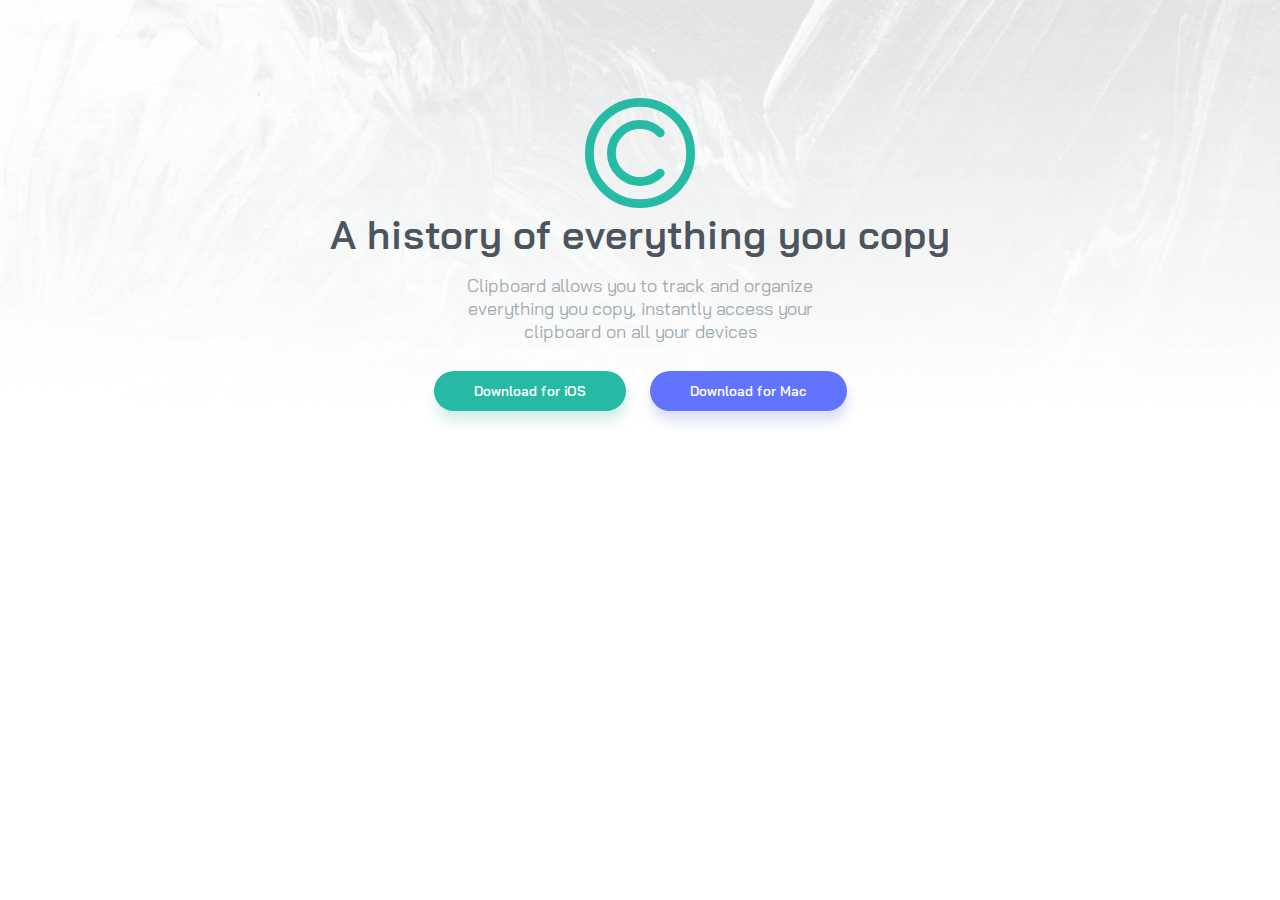
==== clipboard/html/index.html @ 3a721f21 "header" ====
<!DOCTYPE html>
<html lang="pt-br">
<head>
    <meta charset="UTF-8">
    <meta http-equiv="X-UA-Compatible" content="IE=edge">
    <meta name="viewport" content="width=device-width, initial-scale=1.0">
    <title>Clipboard</title>
    <link rel="shortcut icon" href="../images/favicon-32x32.png" type="image/x-icon">
    <link rel="stylesheet" href="../css/style.css">
</head>
<body>
    <header>
        <img class="logo" src="../images/logo.svg" alt="">

        <h1>A history of everything you copy</h1>
        <p>Clipboard allows you to track and organize everything you copy, instantly access your clipboard on all your devices</p>
        <div id="botoes">
            <button class="ios" type="submit">Download for iOS</button>
            <button class="mac" type="submit">Download for Mac</button>
        </div>
    </header>
    
</body>
</html>
---- clipboard/css/style.css ----
@charset "UTF-8";
@import url('https://fonts.googleapis.com/css2?family=Bai+Jamjuree:wght@400;600&display=swap');

*{
    border: none;
}

body{
    background-image: url(../images/bg-header-desktop.png);
    background-repeat: no-repeat;
    background-size: cover;
    margin: 0px;
}

img.logo{
    width: 110px;
    height:110px;
    position: absolute;
    top: 17%;
    left: 50%;
    margin-right: -50%;
    transform: translate(-50%, -50%) }


header > h1{
    font-size: 2.45em;
    text-align: center;
    margin-top: 210px;
    font-family: 'Bai Jamjuree';
    font-weight: 600;
    color: hsl(210, 10%, 33%);
    margin-bottom: 0;
}

header > p{
    text-align: center;
    font-family: 'Bai Jamjuree';
    font-weight: 400;
    font-size: 18px;
    color: hsl(201, 11%, 66%);
    padding: 0px 450px;
    margin-top: 15px;
}

div#botoes{
    text-align: center;
}

button{
    padding: 12px 40px;
    border-radius: 30px;
    font-family: 'Bai Jamjuree';
    font-weight: 600;
    margin-left: 10px;
    margin-right: 10px;
    margin-top: 10px;
    cursor: pointer;
    color: white;
}

.ios{
    background-color: hsl(171, 66%, 44%);
    box-shadow: 1px 10px 12px hsla(171, 66%, 39%, 0.189);
}
.ios:hover{
    background-color: hsla(171, 66%, 44%, 0.744);
}

.mac{
    background-color: hsl(233, 100%, 69%);
    box-shadow: 1px 10px 12px hsla(233, 61%, 55%, 0.189);
}
.mac:hover{
    background-color:hsla(233, 100%, 69%, 0.744) ;
}
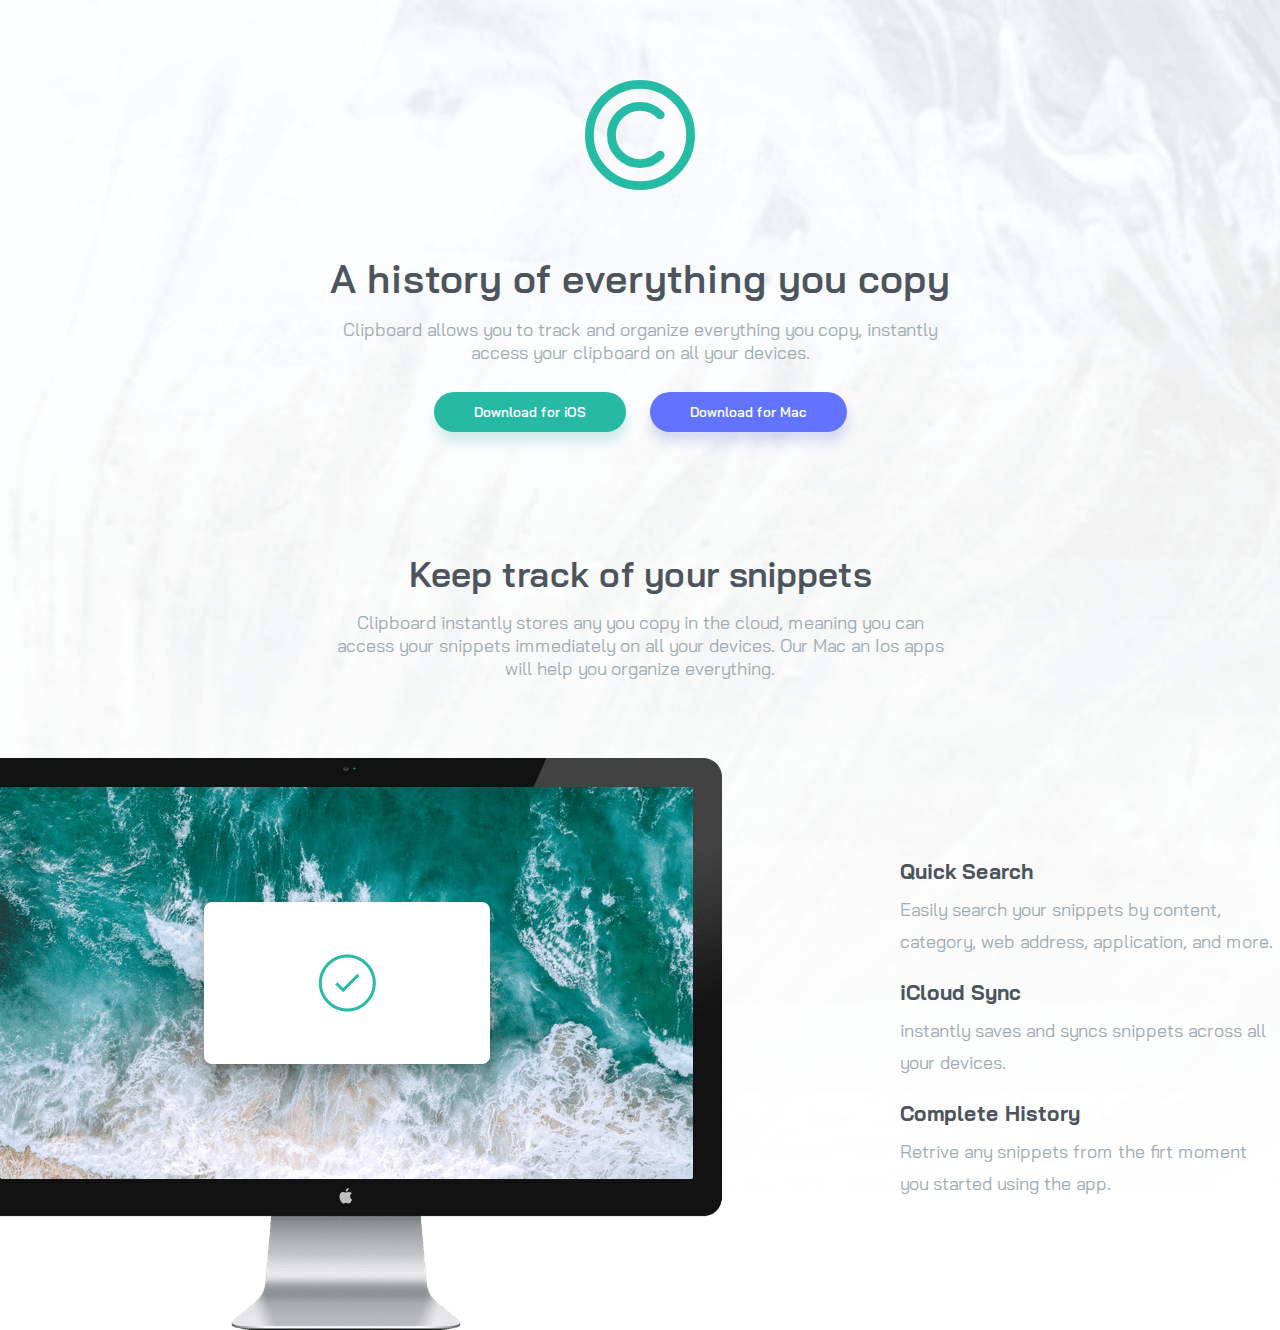
==== commit f5b71102: "att" ====
--- a/clipboard/html/index.html
+++ b/clipboard/html/index.html
@@ -10,15 +10,38 @@
 </head>
 <body>
     <header>
-        <img class="logo" src="../images/logo.svg" alt="">
+        <div id="imagem-logo">
+            <img class="logo" src="../images/logo.svg" alt="">
+        </div>
 
         <h1>A history of everything you copy</h1>
-        <p>Clipboard allows you to track and organize everything you copy, instantly access your clipboard on all your devices</p>
+        <p>Clipboard allows you to track and organize everything you copy, instantly <br> access your clipboard on all your devices.</p>
         <div id="botoes">
             <button class="ios" type="submit">Download for iOS</button>
             <button class="mac" type="submit">Download for Mac</button>
         </div>
     </header>
+
+    <section>
+        <h2>Keep track of your snippets</h2>
+        <p>Clipboard instantly stores any you copy in the cloud, meaning you can <br> access your snippets immediately on all your devices. Our Mac an Ios apps <br> will help you organize everything.</p>
+    </section>
+    <section id="sec-computer">
+        <img id="computer-img" src="../images/image-computer.png" alt="image-computer">
+
+        <div id="texto-computer">
+            <h3 class="titulo-computer">Quick Search</h3>
+            <p class="text-computer">Easily search your snippets by content,<br>category, web address, application, and more.</p>
+
+            <h3 class="titulo-computer">iCloud Sync</h3>
+            <p class="text-computer">instantly saves and syncs snippets across all <br> your devices.</p>
+
+            <h3 class="titulo-computer">Complete History</h3>
+            <p class="text-computer">Retrive any snippets from the firt moment <br> 
+            you started using the app.</p>
+        </div>
+
+    </section>
     
 </body>
 </html>--- a/clipboard/css/style.css
+++ b/clipboard/css/style.css
@@ -9,23 +9,26 @@
     background-image: url(../images/bg-header-desktop.png);
     background-repeat: no-repeat;
     background-size: cover;
-    margin: 0px;
+    margin: auto;
+}
+
+div#imagem-logo{
+    text-align: center;
+    vertical-align: middle;
+    padding-top: 80px;
 }
 
 img.logo{
     width: 110px;
     height:110px;
-    position: absolute;
-    top: 17%;
-    left: 50%;
-    margin-right: -50%;
-    transform: translate(-50%, -50%) }
+    
+ }
 
 
 header > h1{
     font-size: 2.45em;
     text-align: center;
-    margin-top: 210px;
+    margin-top: 60px;
     font-family: 'Bai Jamjuree';
     font-weight: 600;
     color: hsl(210, 10%, 33%);
@@ -38,7 +41,6 @@
     font-weight: 400;
     font-size: 18px;
     color: hsl(201, 11%, 66%);
-    padding: 0px 450px;
     margin-top: 15px;
 }
 
@@ -72,4 +74,57 @@
 }
 .mac:hover{
     background-color:hsla(233, 100%, 69%, 0.744) ;
-}+}
+
+section > h2{
+    font-size: 2.2em;
+    text-align: center;
+    margin-top: 120px;
+    font-family: 'Bai Jamjuree';
+    font-weight: 600;
+    color: hsl(210, 10%, 33%);
+    margin-bottom: 0;
+}
+
+section > p{
+    text-align: center;
+    font-family: 'Bai Jamjuree';
+    font-weight: 400;
+    font-size: 18px;
+    color: hsl(201, 11%, 66%);
+    margin-top: 15px;
+}
+
+
+#sec-computer{
+    position: relative;
+    padding-top: 60px;
+}
+
+img#computer-img{
+    position: absolute;
+    left: -30px;
+}
+
+#texto-computer{
+    margin-top: 100px;
+    margin-left: 900px;
+}
+
+.titulo-computer{
+    
+    font-family: 'Bai Jamjuree';
+    font-weight: 700;
+    font-size: 1.3em;
+    color: hsl(210, 10%, 33%);
+    margin-bottom: 10px;
+}
+
+.text-computer{
+    font-family: 'Bai Jamjuree';
+    font-weight: 400;
+    font-size: 18px;
+    color: hsl(201, 11%, 66%);
+    margin-top: 0px;
+    line-height: 32px;
+}
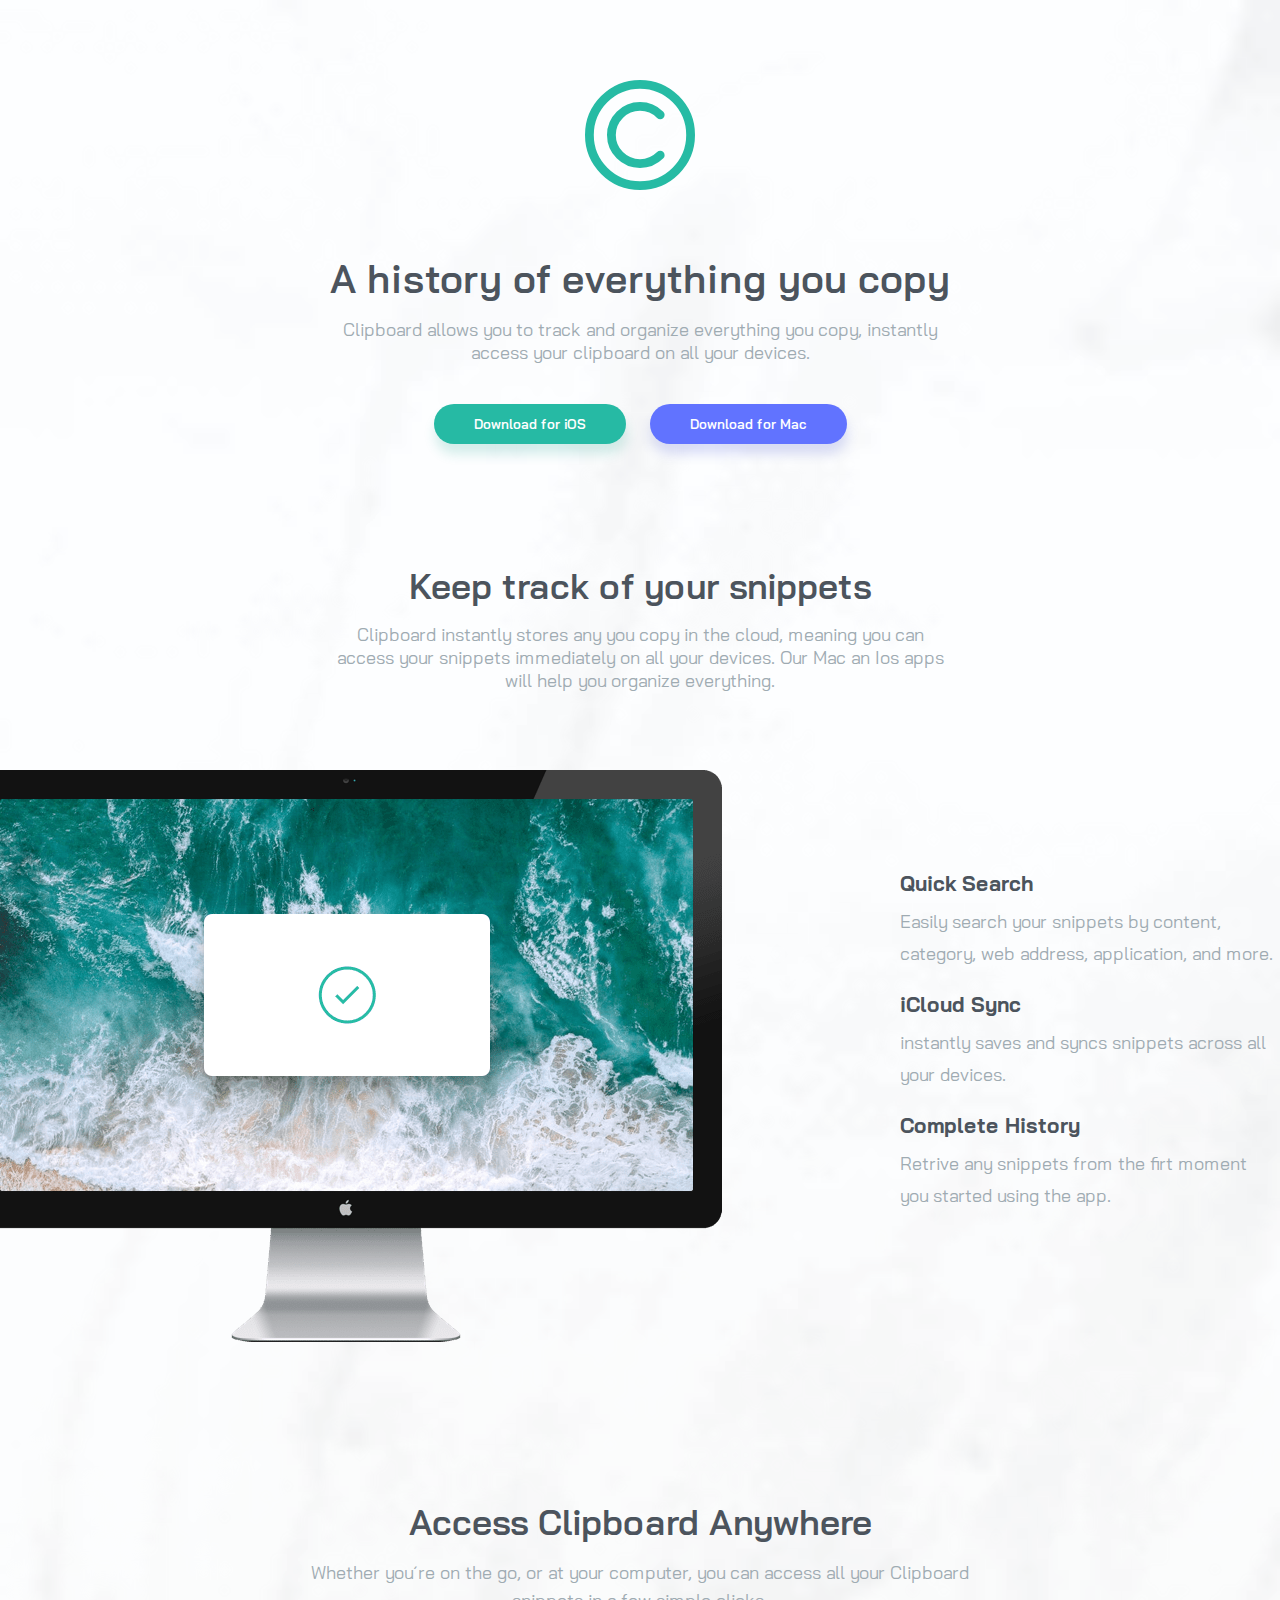
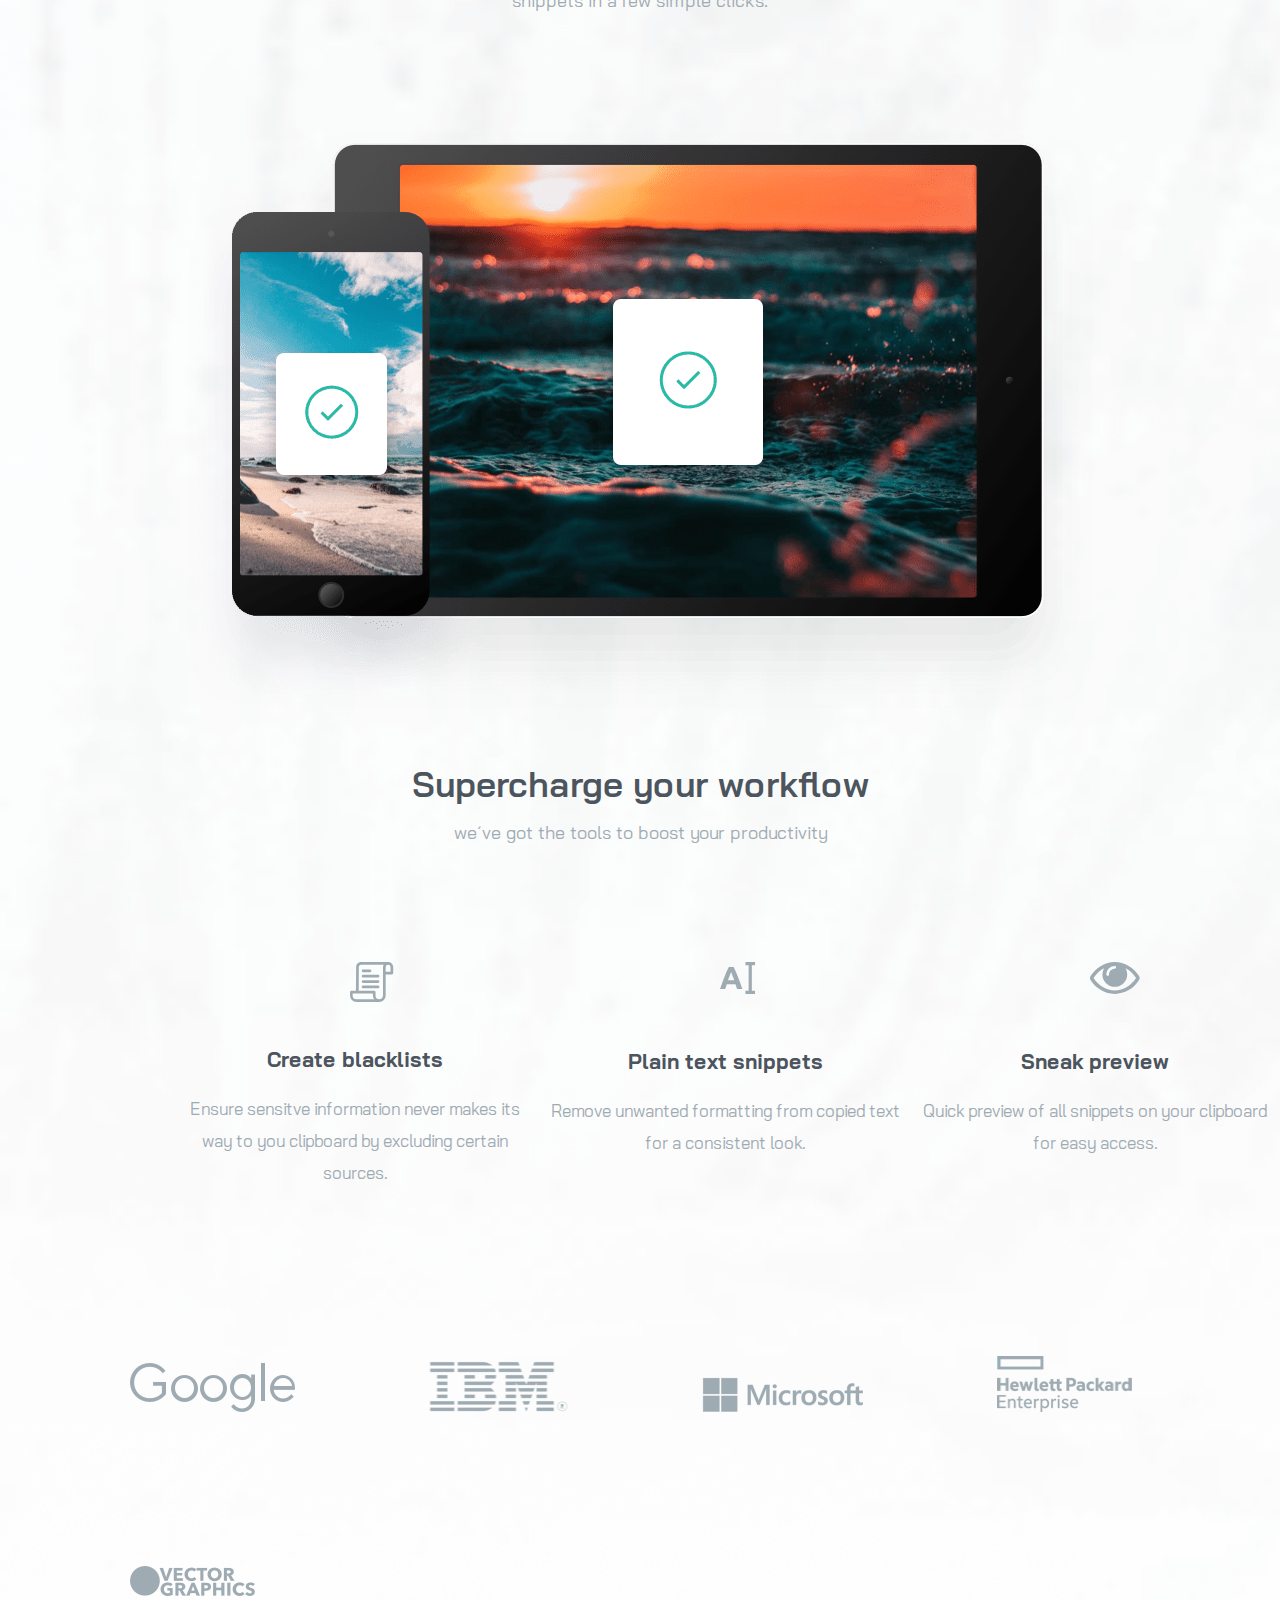
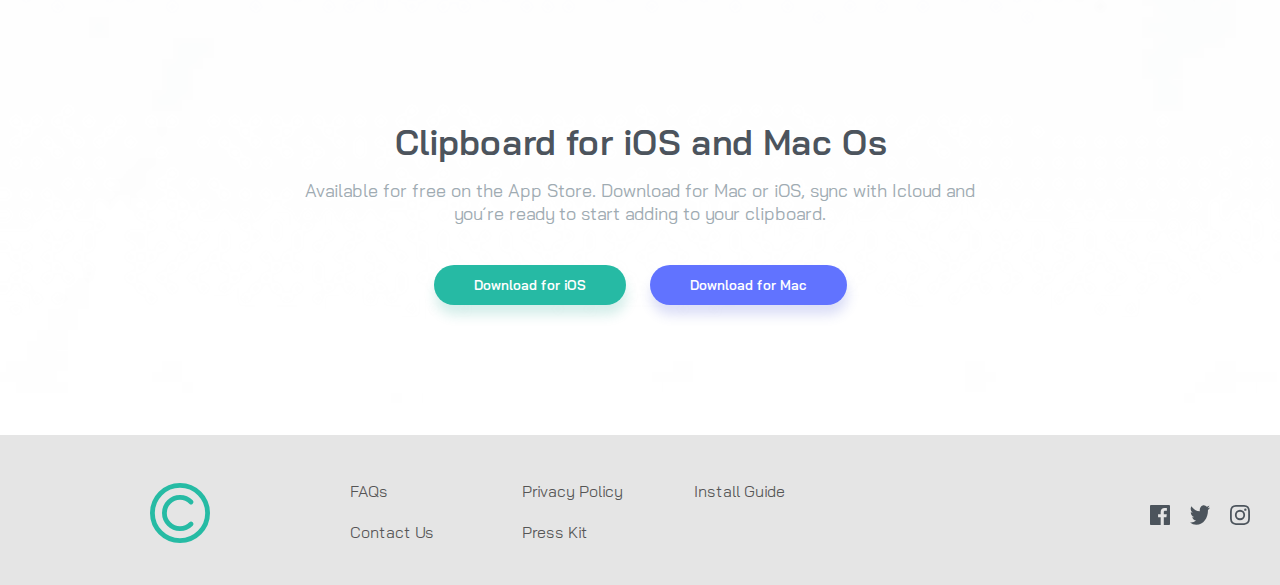
==== commit 7bc1bf10: "final desktop" ====
--- a/clipboard/html/index.html
+++ b/clipboard/html/index.html
@@ -16,7 +16,7 @@
 
         <h1>A history of everything you copy</h1>
         <p>Clipboard allows you to track and organize everything you copy, instantly <br> access your clipboard on all your devices.</p>
-        <div id="botoes">
+        <div class="botoes">
             <button class="ios" type="submit">Download for iOS</button>
             <button class="mac" type="submit">Download for Mac</button>
         </div>
@@ -42,6 +42,67 @@
         </div>
 
     </section>
+
+    <section id="sec-tablet"> 
+        <h2>Access Clipboard Anywhere</h2>
+        <p>Whether you´re on the go, or at your computer, you can access all your Clipboard <br> snippets in a few simple clicks.</p>
+        <div id="device-img"><img src="../images/image-devices.png" alt="devices"></div>
+    </section>
+
+    <section id="sec-info">
+        <h2>Supercharge your workflow</h2>
+        <p>we´ve got the tools to boost your productivity</p>
+        <div id="content-info">
+            <div id="blacklist">
+                <img src="../images/icon-blacklist.svg" alt="blacklist-icon">
+                <h3>Create blacklists</h3>
+                <p>Ensure sensitve information never makes its <br> way to you clipboard by excluding certain <br> sources.</p>
+            </div>
+            <div id="text">
+                <img src="../images/icon-text.svg" alt="text-icon">
+                <h3>Plain text snippets</h3>
+                <p>Remove unwanted formatting from copied text <br> for a consistent look.</p>
+            </div>
+            <div id="preview">
+                <img src="../images/icon-preview.svg" alt="preview-icon">
+                <h3>Sneak preview</h3>
+                <p>Quick preview of all snippets on your clipboard<br> for easy access.</p>
+            </div>
+
+        </div>
+    </section>
+
+    <section id="patrocinios">
+        <img src="../images/logo-google.png" alt="google-logo">
+        <img src="../images/logo-ibm.png"  alt="ibm-logo">
+        <img src="../images/logo-microsoft.png" alt="logo-microsoft">
+        <img src="../images/logo-hp.png" alt="logo-hp">
+        <img src="../images/logo-vector-graphics.png" alt="logo-vector-graphics">
+    </section>
+
+    <section id="download">
+        <h2>Clipboard for iOS and Mac Os</h2>
+        <p>Available for free on the App Store. Download for Mac or iOS, sync with Icloud and <br> you´re ready to start adding to your clipboard.</p>
+        <div class="botoes">
+            <button class="ios" type="submit">Download for iOS</button>
+            <button class="mac" type="submit">Download for Mac</button>
+        </div>
+    </section>
+
+    <footer>
+        <img src="../images/logo.svg" alt="logo">
+            <ul>
+                <li><a href="#">FAQs</a></li>
+                <li><a href="#">Contact Us</a></li>
+                <li><a href="#">Privacy Policy</a></li>
+                <li><a href="#">Press Kit</a></li>
+                <li><a href="#">Install Guide</a></li>
+            </ul>
+
+            <a href="#"><img class="rede-socias1" src="../images/icon-facebook.svg" alt="icon-facebook"></a>
+            <img class="rede-socias" src="../images/icon-twitter.svg" alt="icon-twitter">
+            <img class="rede-socias" src="../images/icon-instagram.svg" alt="icon-instagram">
+    </footer>
     
 </body>
 </html>--- a/clipboard/css/style.css
+++ b/clipboard/css/style.css
@@ -44,8 +44,9 @@
     margin-top: 15px;
 }
 
-div#botoes{
-    text-align: center;
+div.botoes{
+    text-align: center;
+    margin-top: 30px;
 }
 
 button{
@@ -128,3 +129,160 @@
     margin-top: 0px;
     line-height: 32px;
 }
+
+#sec-tablet{
+    padding-top: 150px;
+    padding-bottom: 50px;
+}
+#sec-tablet > p{
+    line-height: 28px;
+}
+
+div#device-img{
+    text-align: center;
+    padding-top: 100px;
+}
+
+#sec-info > h2{
+    margin-top: 0px;
+}
+
+#content-info{
+    display: flex;
+    padding: 100px 0px 0px 170px;
+}
+
+div#blacklist{
+    width: 400px;
+}
+
+div#blacklist > img{
+    padding-left: 180px;
+    padding-bottom: 20px;
+}
+
+div#blacklist > h3{
+    font-family: 'Bai Jamjuree';
+    font-weight: 700;
+    font-size: 1.3em;
+    color: hsl(210, 10%, 33%);
+    text-align: center;
+}
+
+div#blacklist > p{
+    font-family: 'Bai Jamjuree';
+    font-weight: 400;
+    font-size: 17px;
+    color: hsl(201, 11%, 66%);
+    line-height: 32px;
+    text-align: center;
+}
+
+
+
+div#text{
+    width: 400px;
+}
+
+div#text > img{
+    padding-left: 180px;
+    padding-bottom: 30px;
+}
+
+div#text > h3{
+    font-family: 'Bai Jamjuree';
+    font-weight: 700;
+    font-size: 1.3em;
+    color: hsl(210, 10%, 33%);
+    text-align: center;
+}
+
+div#text > p{
+    font-family: 'Bai Jamjuree';
+    font-weight: 400;
+    font-size: 17px;
+    color: hsl(201, 11%, 66%);
+    line-height: 32px;
+    text-align: center;
+}
+
+div#preview{
+    width: 400px;
+}
+
+div#preview > img{
+    padding-left: 180px;
+    padding-bottom: 30px;
+}
+
+div#preview > h3{
+    font-family: 'Bai Jamjuree';
+    font-weight: 700;
+    font-size: 1.3em;
+    color: hsl(210, 10%, 33%);
+    text-align: center;
+}   
+
+div#preview > p{
+    font-family: 'Bai Jamjuree';
+    font-weight: 400;
+    font-size: 17px;
+    color: hsl(201, 11%, 66%);
+    line-height: 32px;
+    text-align: center;
+}
+
+section#patrocinios > img{
+    padding-left: 130px;
+    padding-top: 150px;
+}
+
+footer{
+    display: flex;
+    background-color: rgba(211, 211, 211, 0.593);
+    height: 150px;
+    margin-top: 130px;
+
+}
+
+footer > img{
+    width: 60px;
+    height: 60px;
+    padding: 48px 100px 0px 150px;
+}
+
+ul{
+    list-style-type: none;
+    columns: 3;
+    width: 500px;
+    line-height: 40px;
+    padding-top: 20px;
+}
+
+a{
+    text-decoration: none;
+    font-family: 'Bai Jamjuree';
+    color: rgba(0, 0, 0, 0.629);
+    font-weight: 400;
+}
+
+a:hover{
+    color: hsl(171, 66%, 44%);
+}
+
+.rede-socias1{
+    width: 20px;
+    height: 20px;
+    padding: 70px 0px 0px 0px;
+    margin-left: 300px;
+
+}
+.rede-socias{
+    width: 20px;
+    height: 20px;
+    padding: 70px 0px 0px 20px;
+}
+
+
+
+
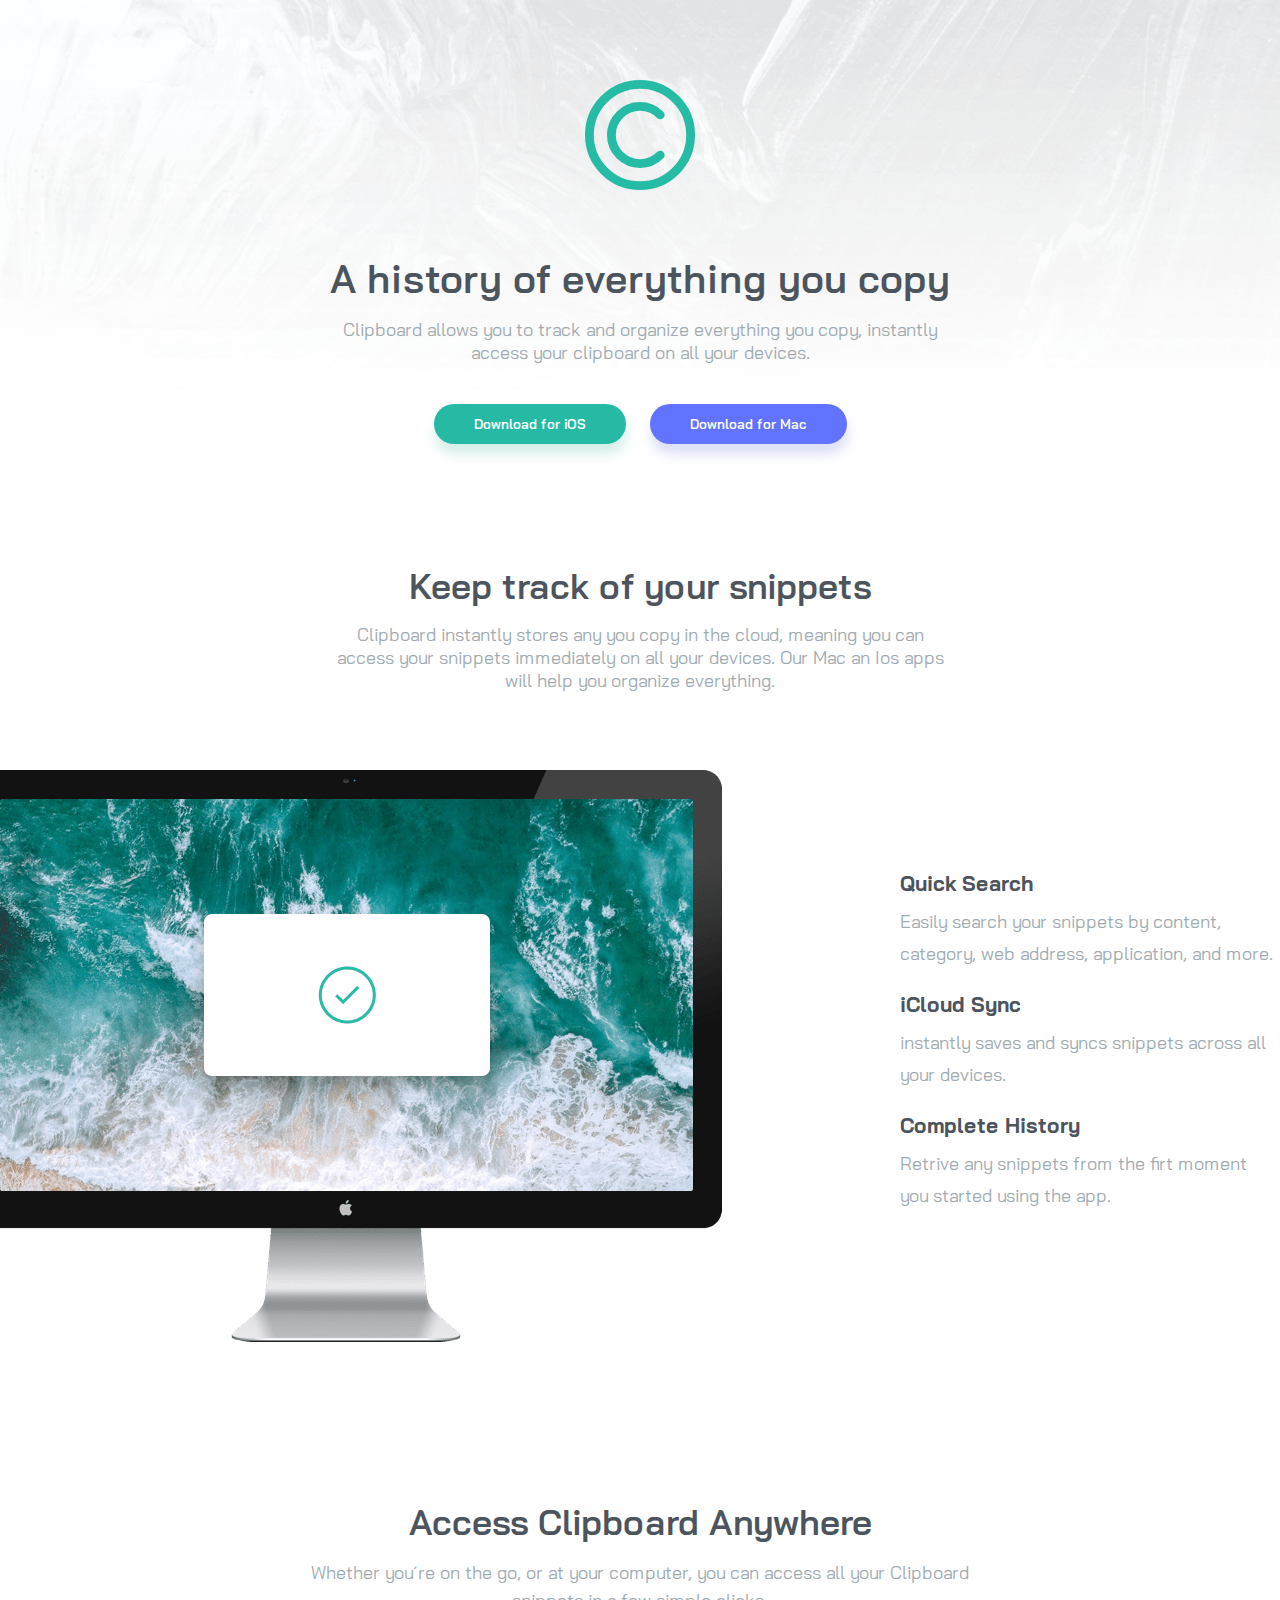
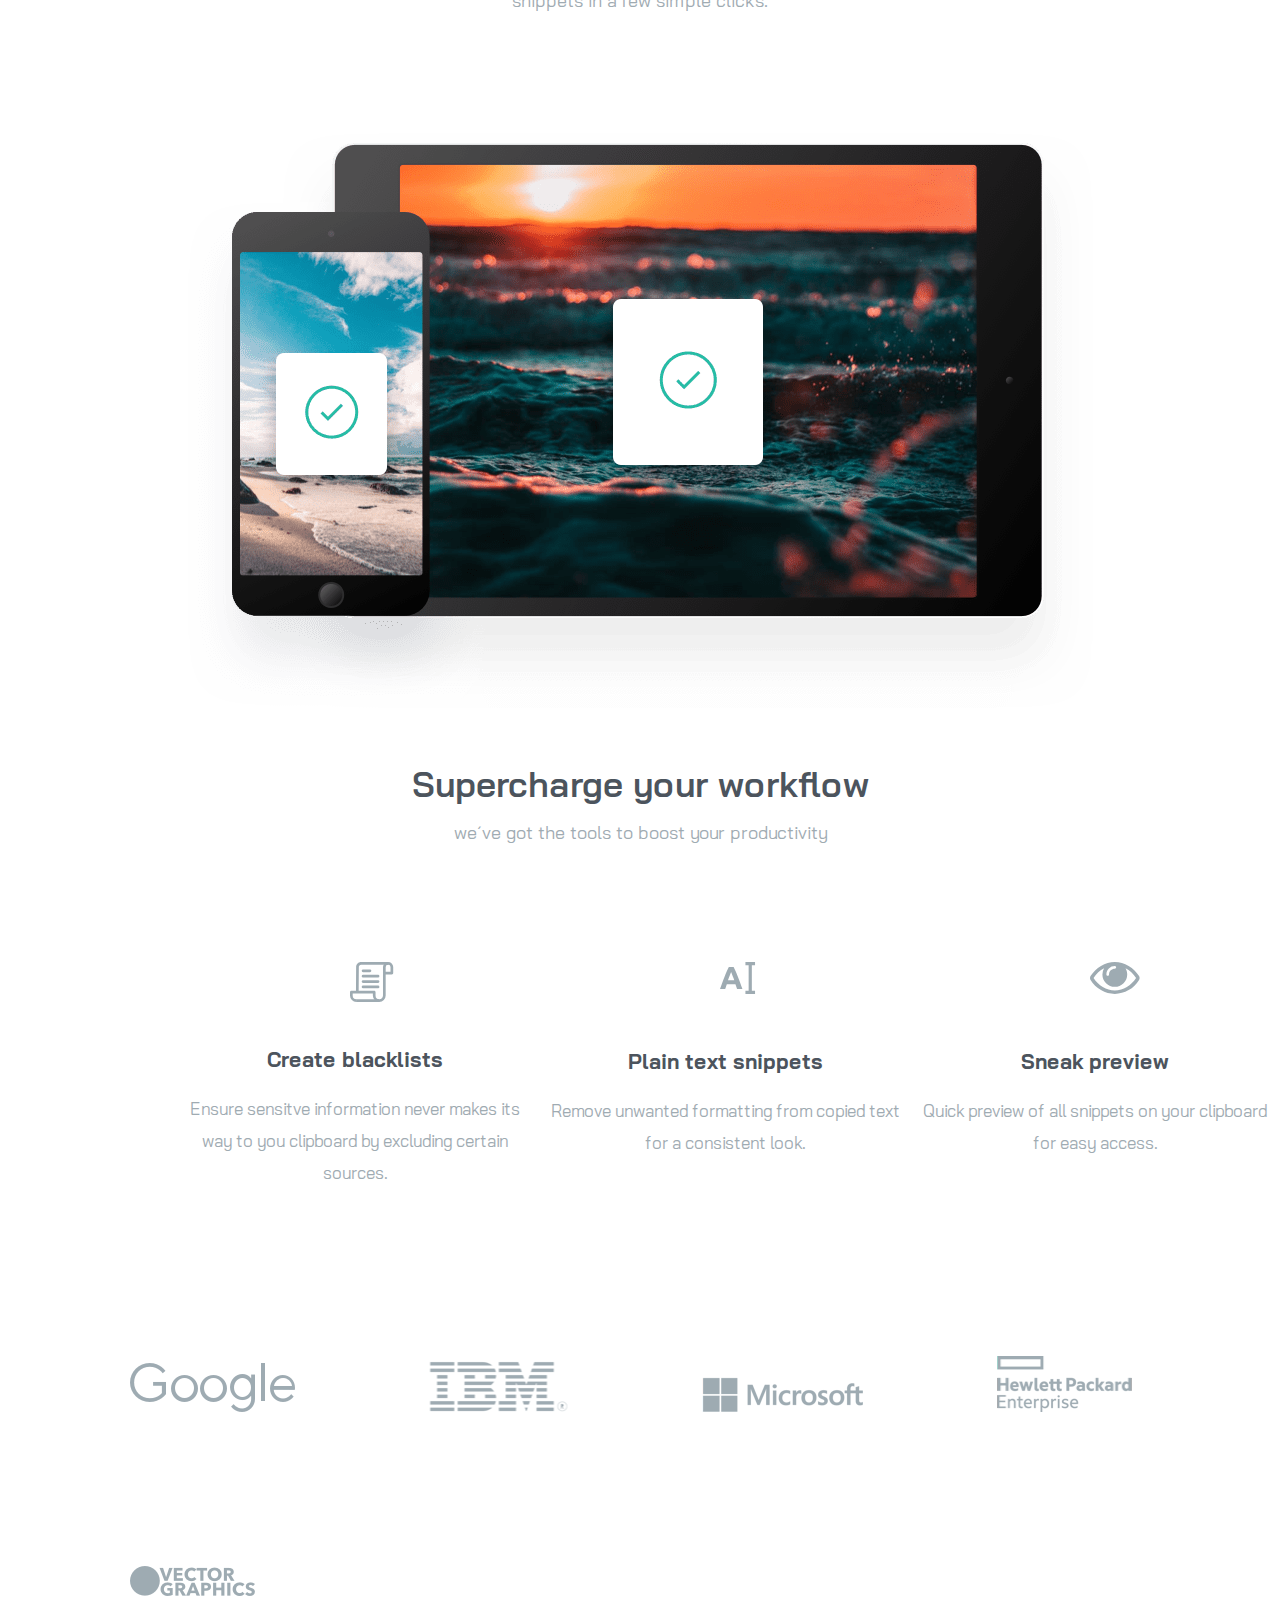
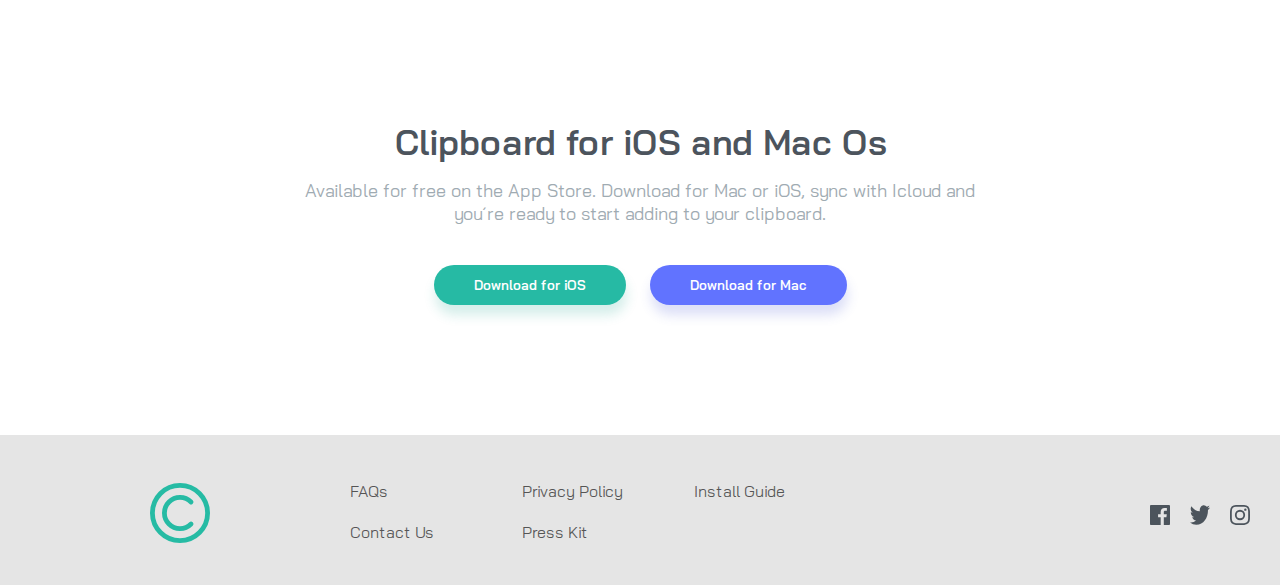
==== commit 8b699047: "mobile resp" ====
--- a/clipboard/html/index.html
+++ b/clipboard/html/index.html
@@ -7,6 +7,7 @@
     <title>Clipboard</title>
     <link rel="shortcut icon" href="../images/favicon-32x32.png" type="image/x-icon">
     <link rel="stylesheet" href="../css/style.css">
+    <link rel="stylesheet" href="../css/mobile.css">
 </head>
 <body>
     <header>
@@ -100,7 +101,7 @@
             </ul>
 
             <a href="#"><img class="rede-socias1" src="../images/icon-facebook.svg" alt="icon-facebook"></a>
-            <img class="rede-socias" src="../images/icon-twitter.svg" alt="icon-twitter">
+            <img id="twt" class="rede-socias" src="../images/icon-twitter.svg" alt="icon-twitter">
             <img class="rede-socias" src="../images/icon-instagram.svg" alt="icon-instagram">
     </footer>
     
--- a/clipboard/css/style.css
+++ b/clipboard/css/style.css
@@ -9,6 +9,7 @@
     background-image: url(../images/bg-header-desktop.png);
     background-repeat: no-repeat;
     background-size: cover;
+    height: 400px;
     margin: auto;
 }
 
--- a/clipboard/css/mobile.css
+++ b/clipboard/css/mobile.css
@@ -0,0 +1,119 @@
+@media only screen and (max-width: 415px){
+    #sec-computer{
+        position: relative;
+        padding-top: 60px;
+    }
+
+    #computer-img{
+        width: 350px;
+        height: 250px;
+        margin-left: 60px;
+    }
+
+    #texto-computer{
+        margin-top: 330px;
+        margin-left:0px;
+        margin-bottom: 0px;
+    }
+    
+    .titulo-computer{
+        text-align: center;
+        font-family: 'Bai Jamjuree';
+        font-weight: 700;
+        font-size: 1.3em;
+        color: hsl(210, 10%, 33%);
+        margin-bottom: 10px;
+    }
+    
+    .text-computer{
+        font-family: 'Bai Jamjuree';
+        font-weight: 400;
+        font-size: 18px;
+        color: hsl(201, 11%, 66%);
+        margin-top: 0px;
+        line-height: 32px;
+        text-align: center;
+    }
+
+    #sec-tablet{
+        padding-top: 10px;
+        padding-bottom: 50px;
+    }
+    #sec-tablet > p{
+        line-height: 28px;
+    }
+
+    div#device-img > img{
+        width: 400px;
+        height: 250px;
+    }
+
+    #content-info{
+        display: flex;
+        flex-direction: column;
+        padding: 100px 0px 0px 0px;
+        margin-bottom: 50px;
+    }
+
+    section#patrocinios > img{
+        padding-left: 130px;
+        padding-top: 80px;
+    }
+
+    footer{
+        display: flex;
+        background-color: rgba(211, 211, 211, 0.593);
+        height: 500px;
+        margin-top: 130px;
+    
+    }
+    
+    footer > img{
+        width: 60px;
+        height: 60px;
+        padding: 48px 42%;
+    }
+    
+    ul{
+        list-style-type: none;
+        columns: 1;
+        width: 100px;
+        height: 300px;
+        line-height: 45px;
+        padding-top: 0px;
+        text-align: center;
+        margin-left: -293px;
+        margin-top: 120px;
+        font-size: 16px;
+    }
+    
+    a{
+        text-decoration: none;
+        font-family: 'Bai Jamjuree';
+        color: rgba(0, 0, 0, 0.629);
+        font-weight: 700;
+    }
+    
+    a:hover{
+        color: hsl(171, 66%, 44%);
+    }
+    
+    .rede-socias1{
+        width: 30px;
+        height: 30px;
+        padding: 440px 0px 0px 0px;
+        margin-left: -120px;
+    
+    }
+    .rede-socias{
+        width: 30px;
+        height: 30px;
+        padding: 440px 0px 0px 20px;
+        margin-left: 0px;
+    }
+
+    #twt{
+        margin-left: -86px;
+    }
+    
+}